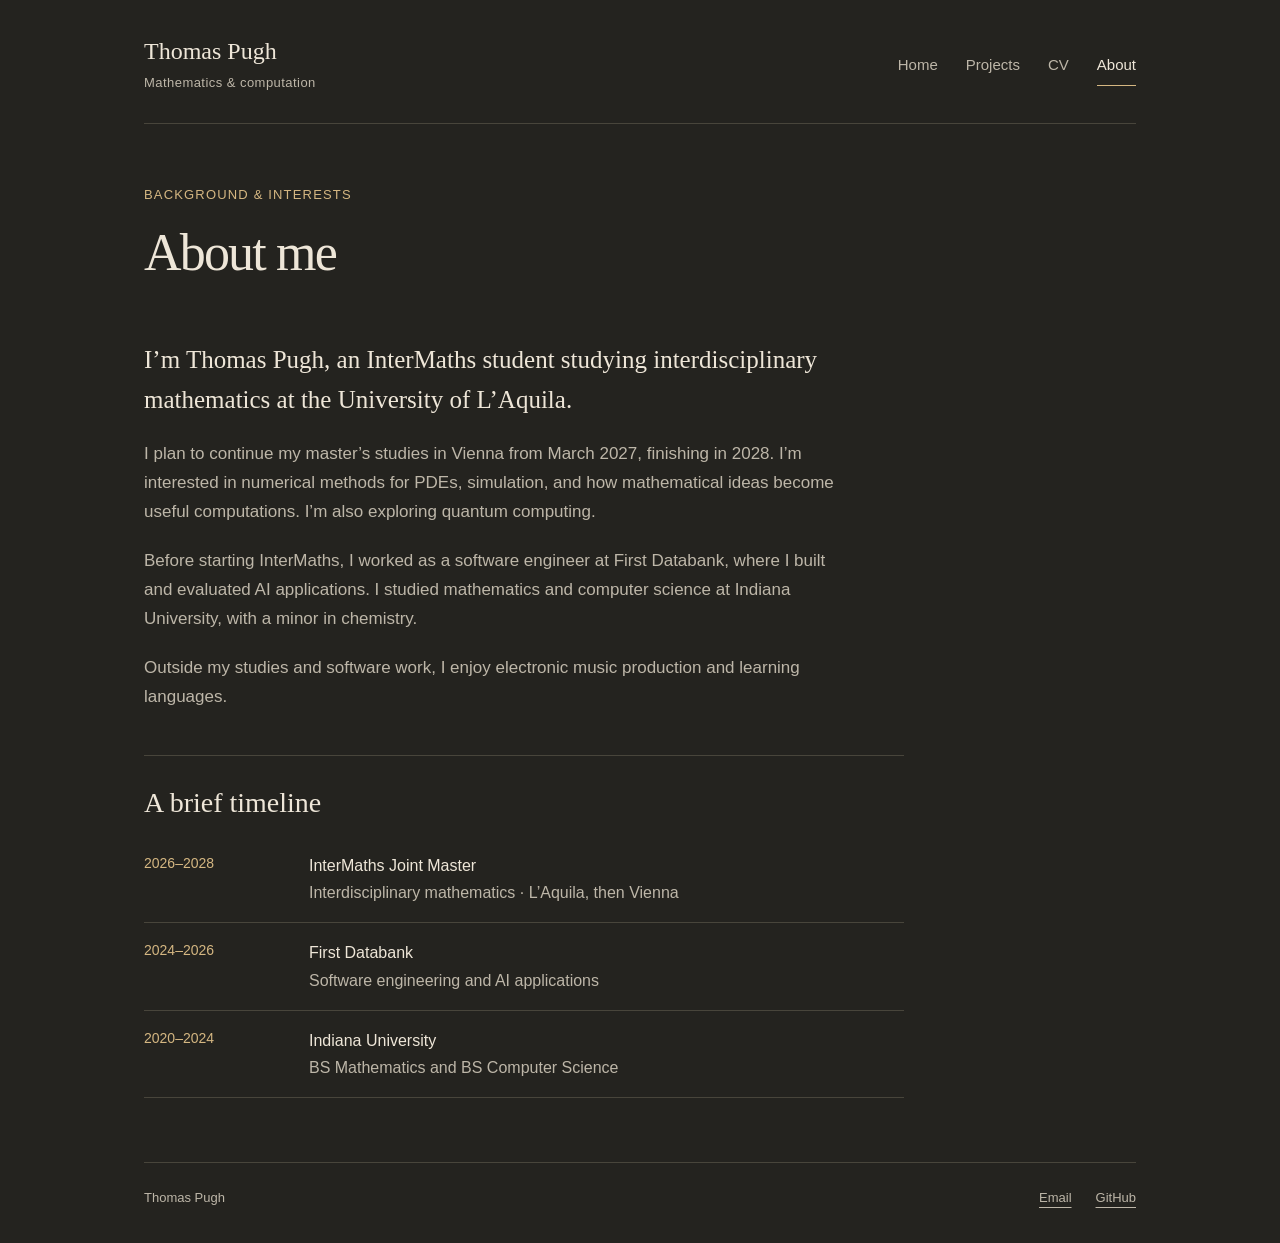
==== about.html @ 919f5cbb "Build simple professional website with public CV" ====
<!doctype html>
<html lang="en"><head><meta charset="utf-8"><meta name="viewport" content="width=device-width, initial-scale=1"><title>About — Thomas Pugh</title><meta name="description" content="About Thomas Pugh: InterMaths studies, software engineering experience, and interests in mathematics and computation."><meta name="theme-color" content="#24231f"><link rel="icon" href="assets/favicon.svg" type="image/svg+xml"><link rel="stylesheet" href="style.css"></head>
<body><a class="skip" href="#main">Skip to content</a><div class="shell"><header><a class="wordmark" href="index.html">Thomas Pugh<span>Mathematics &amp; computation</span></a><nav aria-label="Main navigation"><a href="index.html">Home</a><a href="projects.html">Projects</a><a href="cv.html">CV</a><a href="about.html" aria-current="page">About</a></nav></header><main id="main"><div class="page-heading"><p class="eyebrow">Background &amp; interests</p><h1>About me</h1></div><div class="prose"><p class="lead-small">I’m Thomas Pugh, an InterMaths student studying interdisciplinary mathematics at the University of L’Aquila.</p><p>I plan to continue my master’s studies in Vienna from March 2027, finishing in 2028. I’m interested in numerical methods for PDEs, simulation, and how mathematical ideas become useful computations. I’m also exploring quantum computing.</p><p>Before starting InterMaths, I worked as a software engineer at First Databank, where I built and evaluated AI applications. I studied mathematics and computer science at Indiana University, with a minor in chemistry.</p><p>Outside my studies and software work, I enjoy electronic music production and learning languages.</p></div><section class="timeline"><h2>A brief timeline</h2><div><span>2026–2028</span><p><strong>InterMaths Joint Master</strong><br>Interdisciplinary mathematics · L’Aquila, then Vienna</p></div><div><span>2024–2026</span><p><strong>First Databank</strong><br>Software engineering and AI applications</p></div><div><span>2020–2024</span><p><strong>Indiana University</strong><br>BS Mathematics and BS Computer Science</p></div></section></main><footer><span>Thomas Pugh</span><div><a href="mailto:thomasspencer.pugh@student.univaq.it">Email</a><a href="https://github.com/tspugh">GitHub</a></div></footer></div></body></html>
---- style.css ----
:root{color-scheme:dark;--bg:#24231f;--panel:#2c2b26;--ink:#eee6d8;--muted:#bdb6a8;--accent:#d5b782;--rule:#48453b}*{box-sizing:border-box}html{scroll-behavior:smooth}body{margin:0;background:var(--bg);color:var(--ink);font:17px/1.7 -apple-system,BlinkMacSystemFont,"Segoe UI",sans-serif;-webkit-font-smoothing:antialiased}a{color:var(--accent);text-underline-offset:5px;text-decoration-thickness:1px}a:hover{color:#fff1d7}a:focus-visible{outline:2px solid var(--accent);outline-offset:6px;border-radius:2px}.shell{max-width:1080px;padding:0 44px;margin:auto}header{display:flex;align-items:center;justify-content:space-between;gap:32px;padding:35px 0 28px;border-bottom:1px solid var(--rule)}.wordmark{font-family:Georgia,serif;font-size:24px;color:var(--ink);text-decoration:none;line-height:1.35}.wordmark span{display:block;font:13px/1.8 -apple-system,BlinkMacSystemFont,"Segoe UI",sans-serif;letter-spacing:.035em;color:var(--muted);margin-top:4px}nav{display:flex;gap:28px}nav a{font-size:15px;text-decoration:none;color:var(--muted);padding:8px 0}nav a[aria-current=page]{color:var(--ink);border-bottom:1px solid var(--accent)}h1,h2,h3{font-family:Georgia,"Times New Roman",serif;font-weight:400;line-height:1.2}h1{font-size:clamp(42px,6vw,64px);letter-spacing:-.035em;margin:15px 0 24px}h2{font-size:28px;margin:0 0 16px}p{margin:0 0 20px}.eyebrow{font-size:13px;letter-spacing:.09em;text-transform:uppercase;color:var(--accent);margin:0 0 16px}.intro{padding:68px 0 56px;max-width:780px}.intro h1{font-size:clamp(54px,7vw,76px);margin-bottom:23px}.lead{font-family:Georgia,serif;font-size:30px;line-height:1.4;margin-bottom:28px;color:#ded3c0}.intro-copy{max-width:700px;color:var(--muted)}.actions{display:flex;align-items:center;gap:26px;margin:32px 0}.actions>a:not(.button){font-size:15px}.button{display:inline-flex;align-items:center;justify-content:center;gap:23px;padding:11px 20px;border:1px solid var(--accent);background:var(--accent);color:#24231f;text-decoration:none;font-size:15px;white-space:nowrap}.button span{font-size:12px;opacity:.75}.button:hover{background:#e5c99c;color:#151510}.contact{display:flex;flex-wrap:wrap;gap:7px 22px;font-size:14px}.contact>span{color:var(--muted)}.contact a{overflow-wrap:anywhere}.home-links{display:grid;grid-template-columns:1fr 1fr;gap:42px;border-top:1px solid var(--rule);padding:34px 0 48px}.home-links>a{text-decoration:none}.home-links h2{color:var(--ink);font-size:25px}.home-links p{font-size:16px;color:var(--muted);max-width:320px;margin-bottom:18px}.home-links span{font-size:14px;text-decoration:underline;text-underline-offset:5px}footer{border-top:1px solid var(--rule);padding:24px 0 34px;display:flex;justify-content:space-between;color:var(--muted);font-size:13px}footer div{display:flex;gap:24px}footer a{color:var(--muted)}.page-heading{padding:60px 0 32px;max-width:760px}.page-heading p:not(.eyebrow){color:var(--muted)}.page-heading h1{font-size:52px}.project-grid{display:grid;grid-template-columns:1fr 1fr;gap:22px;padding:0 0 64px}.card{border:1px solid var(--rule);background:var(--panel);padding:28px;display:flex;flex-direction:column}.card h2{font-size:26px}.card>p:not(.eyebrow){font-size:16px;color:var(--muted)}.card-foot{margin-top:auto;padding-top:16px;display:flex;align-items:flex-start;flex-direction:column;gap:17px;font-size:14px}.card-foot>span:first-child{font-size:13px;color:var(--muted)}.muted{color:var(--muted)}.prose{max-width:710px;color:var(--muted)}.prose .lead-small{font:25px/1.6 Georgia,serif;color:var(--ink)}.timeline{max-width:760px;margin:44px 0 64px;border-top:1px solid var(--rule);padding-top:30px}.timeline>div{display:grid;grid-template-columns:140px 1fr;gap:25px;padding:16px 0;border-bottom:1px solid var(--rule)}.timeline>div>span{font-size:14px;color:var(--accent)}.timeline p{font-size:16px;margin:0;color:var(--muted)}strong{font-weight:500;color:var(--ink)}.cv-heading{max-width:none;display:flex;justify-content:space-between;gap:24px;align-items:center}.cv{max-width:820px;padding-bottom:45px}.cv-section{border-top:1px solid var(--rule);padding:30px 0 14px}.cv-section h2{color:var(--accent);font-size:27px}.cv-line{font-size:16px;margin:12px 0}.cv-detail{font-size:16px;color:var(--muted);margin:10px 0 10px 18px;padding-left:12px;border-left:1px solid var(--rule)}.skip{position:absolute;left:-9999px;top:10px;background:var(--ink);color:var(--bg);padding:10px;z-index:10}.skip:focus{left:10px}@media(max-width:650px){.shell{padding:0 24px}header{align-items:flex-start;flex-direction:column;gap:19px;padding-top:25px}nav{gap:27px;width:100%}.intro{padding:43px 0 38px}.lead{font-size:26px}.contact{flex-direction:column;gap:10px}.home-links{gap:25px}.home-links h2{font-size:24px}.home-links p{font-size:15px}.project-grid{grid-template-columns:1fr}.page-heading{padding-top:42px}.page-heading h1{font-size:43px}.cv-heading{align-items:flex-start;flex-direction:column;gap:0;padding-bottom:30px}.timeline>div{grid-template-columns:95px 1fr;gap:16px}.card{padding:24px}.actions{gap:20px}.actions>a:not(.button){font-size:14px}}@media(prefers-reduced-motion:reduce){html{scroll-behavior:auto}}@media print{body{background:white;color:black;font-size:11pt}.shell{max-width:none;padding:0}header,footer,.skip,.button{display:none}.page-heading{padding:0}.cv-section{break-inside:avoid}.cv-line,.cv-detail,.cv-section h2{color:black}.cv-detail{border:0}.cv{max-width:none}}
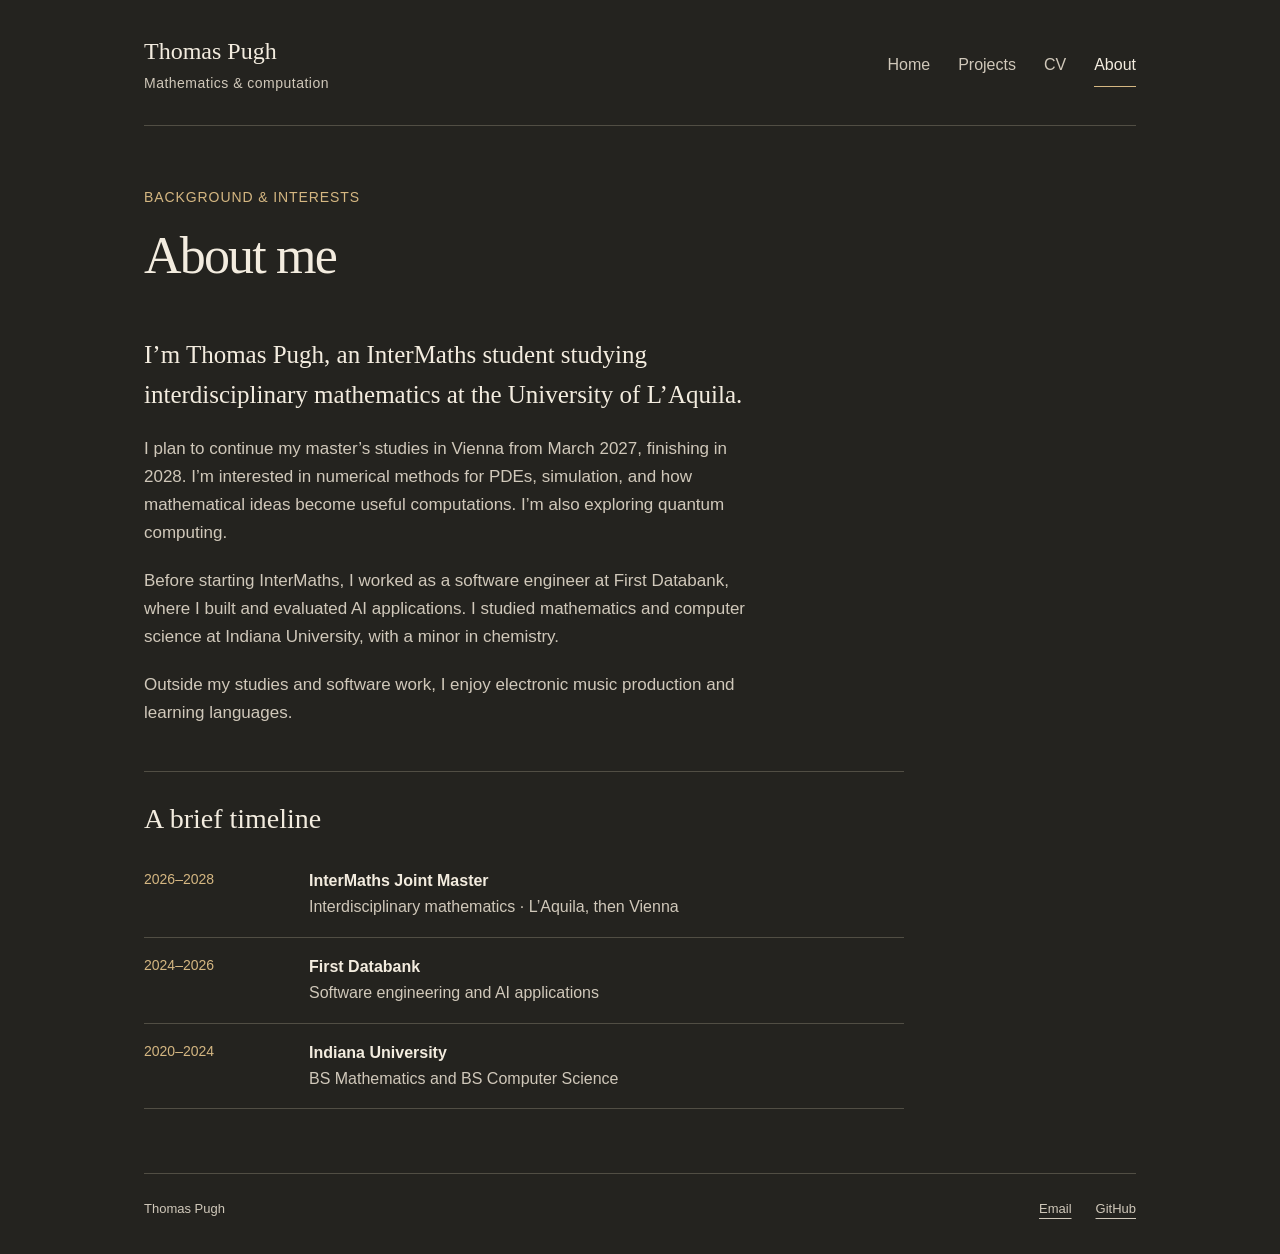
==== commit 502e9798: "Improve CV hierarchy and add illustrated project cards with Curie" ====
--- a/about.html
+++ b/about.html
@@ -1,3 +1,25 @@
 <!doctype html>
 <html lang="en"><head><meta charset="utf-8"><meta name="viewport" content="width=device-width, initial-scale=1"><title>About — Thomas Pugh</title><meta name="description" content="About Thomas Pugh: InterMaths studies, software engineering experience, and interests in mathematics and computation."><meta name="theme-color" content="#24231f"><link rel="icon" href="assets/favicon.svg" type="image/svg+xml"><link rel="stylesheet" href="style.css"></head>
-<body><a class="skip" href="#main">Skip to content</a><div class="shell"><header><a class="wordmark" href="index.html">Thomas Pugh<span>Mathematics &amp; computation</span></a><nav aria-label="Main navigation"><a href="index.html">Home</a><a href="projects.html">Projects</a><a href="cv.html">CV</a><a href="about.html" aria-current="page">About</a></nav></header><main id="main"><div class="page-heading"><p class="eyebrow">Background &amp; interests</p><h1>About me</h1></div><div class="prose"><p class="lead-small">I’m Thomas Pugh, an InterMaths student studying interdisciplinary mathematics at the University of L’Aquila.</p><p>I plan to continue my master’s studies in Vienna from March 2027, finishing in 2028. I’m interested in numerical methods for PDEs, simulation, and how mathematical ideas become useful computations. I’m also exploring quantum computing.</p><p>Before starting InterMaths, I worked as a software engineer at First Databank, where I built and evaluated AI applications. I studied mathematics and computer science at Indiana University, with a minor in chemistry.</p><p>Outside my studies and software work, I enjoy electronic music production and learning languages.</p></div><section class="timeline"><h2>A brief timeline</h2><div><span>2026–2028</span><p><strong>InterMaths Joint Master</strong><br>Interdisciplinary mathematics · L’Aquila, then Vienna</p></div><div><span>2024–2026</span><p><strong>First Databank</strong><br>Software engineering and AI applications</p></div><div><span>2020–2024</span><p><strong>Indiana University</strong><br>BS Mathematics and BS Computer Science</p></div></section></main><footer><span>Thomas Pugh</span><div><a href="mailto:thomasspencer.pugh@student.univaq.it">Email</a><a href="https://github.com/tspugh">GitHub</a></div></footer></div></body></html>+<body><a class="skip" href="#main">Skip to content</a>
+<div class="shell">
+<header><a class="wordmark" href="index.html">Thomas Pugh<span>Mathematics &amp; computation</span></a>
+<nav aria-label="Main navigation"><a href="index.html">Home</a><a href="projects.html">Projects</a><a href="cv.html">CV</a><a href="about.html" aria-current="page">About</a></nav></header>
+<main id="main">
+<div class="page-heading">
+<p class="eyebrow">Background &amp; interests</p>
+<h1>About me</h1></div>
+<div class="prose">
+<p class="lead-small">I’m Thomas Pugh, an InterMaths student studying interdisciplinary mathematics at the University of L’Aquila.</p>
+<p>I plan to continue my master’s studies in Vienna from March 2027, finishing in 2028. I’m interested in numerical methods for PDEs, simulation, and how mathematical ideas become useful computations. I’m also exploring quantum computing.</p>
+<p>Before starting InterMaths, I worked as a software engineer at First Databank, where I built and evaluated AI applications. I studied mathematics and computer science at Indiana University, with a minor in chemistry.</p>
+<p>Outside my studies and software work, I enjoy electronic music production and learning languages.</p></div>
+<section class="timeline">
+<h2>A brief timeline</h2>
+<div><span>2026–2028</span>
+<p><strong>InterMaths Joint Master</strong><br>Interdisciplinary mathematics · L’Aquila, then Vienna</p></div>
+<div><span>2024–2026</span>
+<p><strong>First Databank</strong><br>Software engineering and AI applications</p></div>
+<div><span>2020–2024</span>
+<p><strong>Indiana University</strong><br>BS Mathematics and BS Computer Science</p></div></section></main>
+<footer><span>Thomas Pugh</span>
+<div><a href="mailto:thomasspencer.pugh@student.univaq.it">Email</a><a href="https://github.com/tspugh">GitHub</a></div></footer></div></body></html>
--- a/style.css
+++ b/style.css
@@ -1 +1,8 @@
 :root{color-scheme:dark;--bg:#24231f;--panel:#2c2b26;--ink:#eee6d8;--muted:#bdb6a8;--accent:#d5b782;--rule:#48453b}*{box-sizing:border-box}html{scroll-behavior:smooth}body{margin:0;background:var(--bg);color:var(--ink);font:17px/1.7 -apple-system,BlinkMacSystemFont,"Segoe UI",sans-serif;-webkit-font-smoothing:antialiased}a{color:var(--accent);text-underline-offset:5px;text-decoration-thickness:1px}a:hover{color:#fff1d7}a:focus-visible{outline:2px solid var(--accent);outline-offset:6px;border-radius:2px}.shell{max-width:1080px;padding:0 44px;margin:auto}header{display:flex;align-items:center;justify-content:space-between;gap:32px;padding:35px 0 28px;border-bottom:1px solid var(--rule)}.wordmark{font-family:Georgia,serif;font-size:24px;color:var(--ink);text-decoration:none;line-height:1.35}.wordmark span{display:block;font:13px/1.8 -apple-system,BlinkMacSystemFont,"Segoe UI",sans-serif;letter-spacing:.035em;color:var(--muted);margin-top:4px}nav{display:flex;gap:28px}nav a{font-size:15px;text-decoration:none;color:var(--muted);padding:8px 0}nav a[aria-current=page]{color:var(--ink);border-bottom:1px solid var(--accent)}h1,h2,h3{font-family:Georgia,"Times New Roman",serif;font-weight:400;line-height:1.2}h1{font-size:clamp(42px,6vw,64px);letter-spacing:-.035em;margin:15px 0 24px}h2{font-size:28px;margin:0 0 16px}p{margin:0 0 20px}.eyebrow{font-size:13px;letter-spacing:.09em;text-transform:uppercase;color:var(--accent);margin:0 0 16px}.intro{padding:68px 0 56px;max-width:780px}.intro h1{font-size:clamp(54px,7vw,76px);margin-bottom:23px}.lead{font-family:Georgia,serif;font-size:30px;line-height:1.4;margin-bottom:28px;color:#ded3c0}.intro-copy{max-width:700px;color:var(--muted)}.actions{display:flex;align-items:center;gap:26px;margin:32px 0}.actions>a:not(.button){font-size:15px}.button{display:inline-flex;align-items:center;justify-content:center;gap:23px;padding:11px 20px;border:1px solid var(--accent);background:var(--accent);color:#24231f;text-decoration:none;font-size:15px;white-space:nowrap}.button span{font-size:12px;opacity:.75}.button:hover{background:#e5c99c;color:#151510}.contact{display:flex;flex-wrap:wrap;gap:7px 22px;font-size:14px}.contact>span{color:var(--muted)}.contact a{overflow-wrap:anywhere}.home-links{display:grid;grid-template-columns:1fr 1fr;gap:42px;border-top:1px solid var(--rule);padding:34px 0 48px}.home-links>a{text-decoration:none}.home-links h2{color:var(--ink);font-size:25px}.home-links p{font-size:16px;color:var(--muted);max-width:320px;margin-bottom:18px}.home-links span{font-size:14px;text-decoration:underline;text-underline-offset:5px}footer{border-top:1px solid var(--rule);padding:24px 0 34px;display:flex;justify-content:space-between;color:var(--muted);font-size:13px}footer div{display:flex;gap:24px}footer a{color:var(--muted)}.page-heading{padding:60px 0 32px;max-width:760px}.page-heading p:not(.eyebrow){color:var(--muted)}.page-heading h1{font-size:52px}.project-grid{display:grid;grid-template-columns:1fr 1fr;gap:22px;padding:0 0 64px}.card{border:1px solid var(--rule);background:var(--panel);padding:28px;display:flex;flex-direction:column}.card h2{font-size:26px}.card>p:not(.eyebrow){font-size:16px;color:var(--muted)}.card-foot{margin-top:auto;padding-top:16px;display:flex;align-items:flex-start;flex-direction:column;gap:17px;font-size:14px}.card-foot>span:first-child{font-size:13px;color:var(--muted)}.muted{color:var(--muted)}.prose{max-width:710px;color:var(--muted)}.prose .lead-small{font:25px/1.6 Georgia,serif;color:var(--ink)}.timeline{max-width:760px;margin:44px 0 64px;border-top:1px solid var(--rule);padding-top:30px}.timeline>div{display:grid;grid-template-columns:140px 1fr;gap:25px;padding:16px 0;border-bottom:1px solid var(--rule)}.timeline>div>span{font-size:14px;color:var(--accent)}.timeline p{font-size:16px;margin:0;color:var(--muted)}strong{font-weight:500;color:var(--ink)}.cv-heading{max-width:none;display:flex;justify-content:space-between;gap:24px;align-items:center}.cv{max-width:820px;padding-bottom:45px}.cv-section{border-top:1px solid var(--rule);padding:30px 0 14px}.cv-section h2{color:var(--accent);font-size:27px}.cv-line{font-size:16px;margin:12px 0}.cv-detail{font-size:16px;color:var(--muted);margin:10px 0 10px 18px;padding-left:12px;border-left:1px solid var(--rule)}.skip{position:absolute;left:-9999px;top:10px;background:var(--ink);color:var(--bg);padding:10px;z-index:10}.skip:focus{left:10px}@media(max-width:650px){.shell{padding:0 24px}header{align-items:flex-start;flex-direction:column;gap:19px;padding-top:25px}nav{gap:27px;width:100%}.intro{padding:43px 0 38px}.lead{font-size:26px}.contact{flex-direction:column;gap:10px}.home-links{gap:25px}.home-links h2{font-size:24px}.home-links p{font-size:15px}.project-grid{grid-template-columns:1fr}.page-heading{padding-top:42px}.page-heading h1{font-size:43px}.cv-heading{align-items:flex-start;flex-direction:column;gap:0;padding-bottom:30px}.timeline>div{grid-template-columns:95px 1fr;gap:16px}.card{padding:24px}.actions{gap:20px}.actions>a:not(.button){font-size:14px}}@media(prefers-reduced-motion:reduce){html{scroll-behavior:auto}}@media print{body{background:white;color:black;font-size:11pt}.shell{max-width:none;padding:0}header,footer,.skip,.button{display:none}.page-heading{padding:0}.cv-section{break-inside:avoid}.cv-line,.cv-detail,.cv-section h2{color:black}.cv-detail{border:0}.cv{max-width:none}}
+
+/* Readability: stronger hierarchy, shorter lines, and grouped entries. */
+:root{--ink:#f3ecdf;--muted:#d0c8ba;--panel:#2e2d28;--rule:#514e44}
+body{line-height:1.65}.intro-copy,.prose{max-width:66ch}.eyebrow{font-size:14px;letter-spacing:.065em}.wordmark span{font-size:14px}.contact{font-size:15px}strong{font-weight:650}.page-heading{padding-bottom:24px}nav a{font-size:16px}.cv{max-width:none}.cv-jumps{display:flex;flex-wrap:wrap;gap:10px 24px;border-top:1px solid var(--rule);border-bottom:1px solid var(--rule);padding:16px 0;margin:0 0 36px}.cv-jumps a{padding:2px 0;color:var(--accent);font-size:15px;text-decoration:underline}.cv-section{border:0;padding:0;margin:0 0 44px;scroll-margin-top:24px}.cv-section>h2{font:600 24px/1.3 -apple-system,BlinkMacSystemFont,"Segoe UI",sans-serif;color:var(--ink);margin-bottom:18px}.cv-card{background:var(--panel);border:1px solid var(--rule);padding:26px 28px;margin:0 0 18px;border-radius:5px}.entry-heading{display:flex;justify-content:space-between;align-items:baseline;gap:14px 24px}.entry-heading h3{font:650 19px/1.45 -apple-system,BlinkMacSystemFont,"Segoe UI",sans-serif;margin:0;max-width:40ch}.date{font-size:14px;color:var(--accent);flex-shrink:0;background:#37342b;border:1px solid #62563f;padding:4px 10px;border-radius:4px;white-space:nowrap}.entry-subtitle{font-size:16px;margin:8px 0 0;color:var(--ink);font-weight:500}.cv-card ul{margin:18px 0 0;padding-left:22px;max-width:72ch;color:var(--muted);font-size:16px;line-height:1.7}.cv-card li{padding-left:4px;margin:0 0 10px}.cv-card li:last-child{margin-bottom:0}.cv-card li::marker{color:var(--accent)}.role-history{margin:18px 0 0;max-width:72ch}.role-history>div{display:flex;justify-content:space-between;gap:20px;padding:10px 0;border-top:1px solid var(--rule)}.role-history dt{font-size:16px;font-weight:600}.role-history dd{margin:0;font-size:14px;color:var(--muted)}.skill-list{margin:0;border:1px solid var(--rule);border-radius:5px;background:var(--panel);padding:6px 28px}.skill-list>div{padding:20px 0;border-bottom:1px solid var(--rule)}.skill-list>div:last-child{border:0}.skill-list dt{font-weight:650;margin-bottom:7px}.skill-list dd{margin:0;max-width:70ch;font-size:16px;color:var(--muted)}.card h2{font:600 23px/1.35 -apple-system,BlinkMacSystemFont,"Segoe UI",sans-serif}.card .eyebrow{font-size:13px}.card-foot>span:first-child{font-size:14px}.card{border-radius:5px;overflow:hidden}.project-image{width:calc(100% + 56px);max-width:none;height:150px;object-fit:cover;margin:-28px -28px 26px;display:block;background:#e9dfcf}.card-foot a{font-size:15px}
+@media(max-width:900px){.entry-heading{flex-direction:column;align-items:flex-start;gap:10px}.entry-heading h3{max-width:none}.cv-card{padding:24px}.cv-jumps{gap:12px 22px}}
+@media(max-width:650px){.cv-card{padding:20px}.cv-section>h2{font-size:22px}.entry-heading h3{font-size:18px}.date{white-space:normal}.role-history>div{flex-direction:column;gap:3px}.project-image{width:calc(100% + 48px);margin:-24px -24px 24px;height:145px}.skill-list{padding:0 20px}.cv-jumps{gap:10px 20px}.card .eyebrow{font-size:14px}.cv-heading h1{font-size:39px}}
+@media print{.cv-jumps{display:none}.cv-card,.skill-list{background:white;color:black;border-color:#ccc;break-inside:avoid}.entry-subtitle,.cv-card ul,.skill-list dd,.role-history dd{color:#222}.date{background:white;color:#333;border-color:#ccc}.cv-section>h2{color:black}.cv-section{break-inside:auto}.entry-heading{flex-direction:row}}
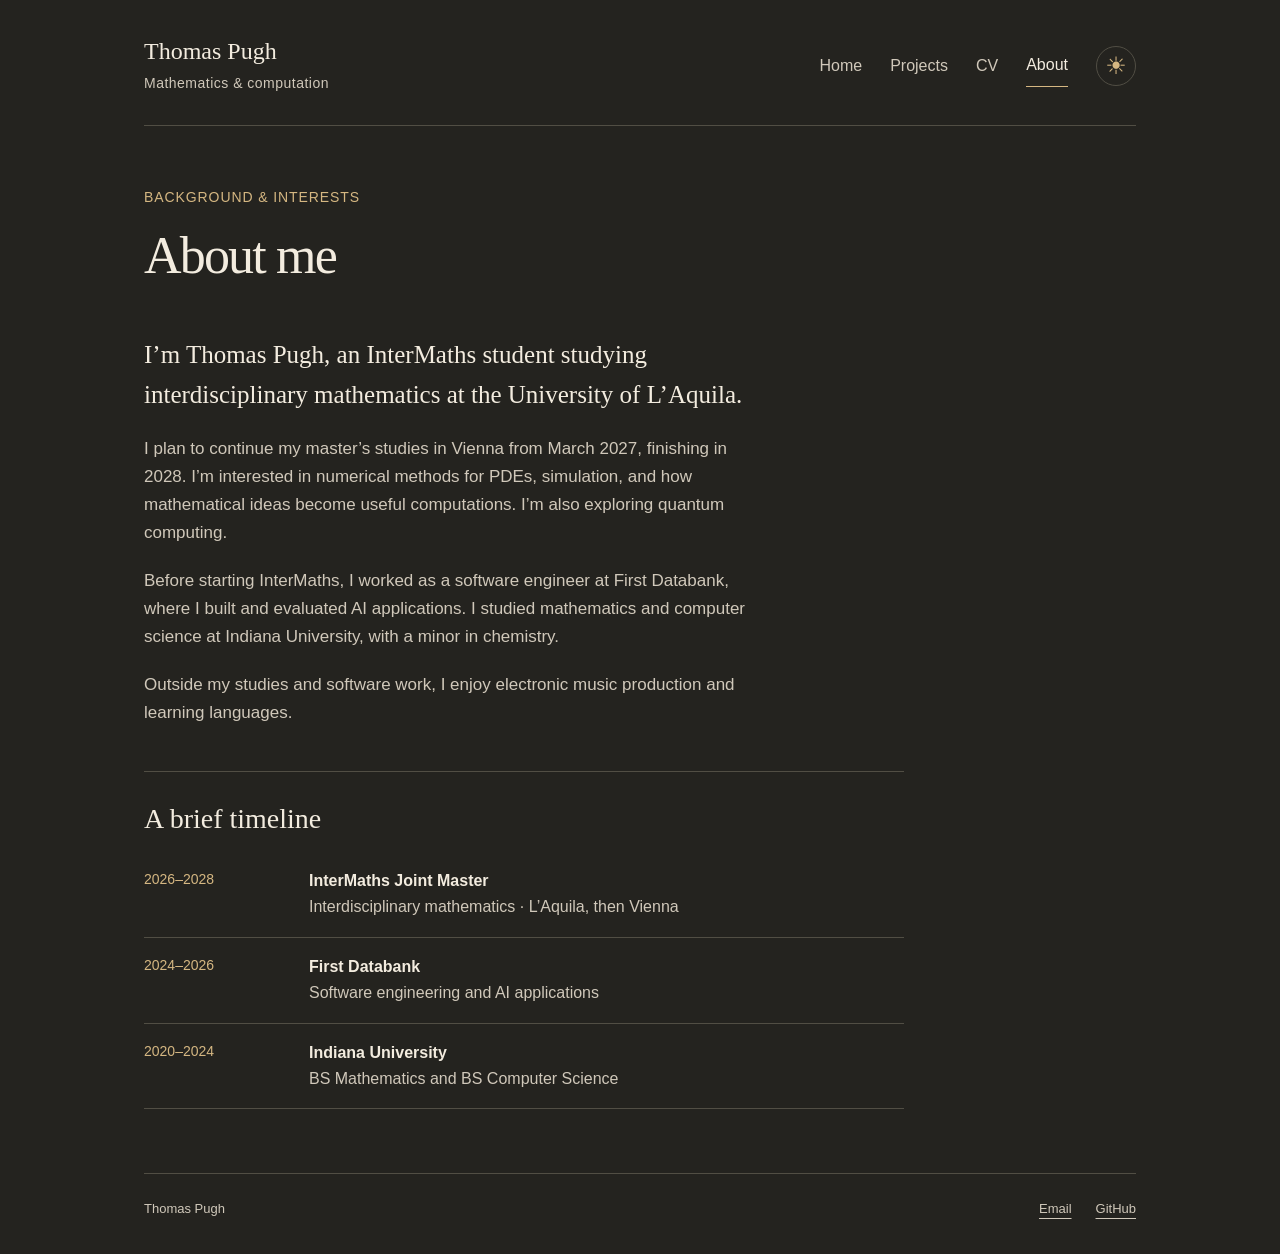
==== commit dc8fef02: "Add warm light theme with persistent theme toggle" ====
--- a/about.html
+++ b/about.html
@@ -1,9 +1,9 @@
 <!doctype html>
-<html lang="en"><head><meta charset="utf-8"><meta name="viewport" content="width=device-width, initial-scale=1"><title>About — Thomas Pugh</title><meta name="description" content="About Thomas Pugh: InterMaths studies, software engineering experience, and interests in mathematics and computation."><meta name="theme-color" content="#24231f"><link rel="icon" href="assets/favicon.svg" type="image/svg+xml"><link rel="stylesheet" href="style.css"></head>
+<html lang="en"><head><meta charset="utf-8"><meta name="viewport" content="width=device-width, initial-scale=1"><title>About — Thomas Pugh</title><meta name="description" content="About Thomas Pugh: InterMaths studies, software engineering experience, and interests in mathematics and computation."><meta name="theme-color" content="#24231f"><link rel="icon" href="assets/favicon.svg" type="image/svg+xml"><script src="theme.js"></script><link rel="stylesheet" href="style.css"></head>
 <body><a class="skip" href="#main">Skip to content</a>
 <div class="shell">
 <header><a class="wordmark" href="index.html">Thomas Pugh<span>Mathematics &amp; computation</span></a>
-<nav aria-label="Main navigation"><a href="index.html">Home</a><a href="projects.html">Projects</a><a href="cv.html">CV</a><a href="about.html" aria-current="page">About</a></nav></header>
+<nav aria-label="Main navigation"><a href="index.html">Home</a><a href="projects.html">Projects</a><a href="cv.html">CV</a><a href="about.html" aria-current="page">About</a><button class="theme-toggle" type="button" aria-label="Switch to light mode" hidden><span aria-hidden="true">☀</span></button></nav></header>
 <main id="main">
 <div class="page-heading">
 <p class="eyebrow">Background &amp; interests</p>
@@ -22,4 +22,4 @@
 <div><span>2020–2024</span>
 <p><strong>Indiana University</strong><br>BS Mathematics and BS Computer Science</p></div></section></main>
 <footer><span>Thomas Pugh</span>
-<div><a href="mailto:thomasspencer.pugh@student.univaq.it">Email</a><a href="https://github.com/tspugh">GitHub</a></div></footer></div></body></html>+<div><a href="mailto:tspugh02@gmail.com">Email</a><a href="https://github.com/tspugh">GitHub</a></div></footer></div></body></html>
--- a/style.css
+++ b/style.css
@@ -2,7 +2,65 @@
 
 /* Readability: stronger hierarchy, shorter lines, and grouped entries. */
 :root{--ink:#f3ecdf;--muted:#d0c8ba;--panel:#2e2d28;--rule:#514e44}
-body{line-height:1.65}.intro-copy,.prose{max-width:66ch}.eyebrow{font-size:14px;letter-spacing:.065em}.wordmark span{font-size:14px}.contact{font-size:15px}strong{font-weight:650}.page-heading{padding-bottom:24px}nav a{font-size:16px}.cv{max-width:none}.cv-jumps{display:flex;flex-wrap:wrap;gap:10px 24px;border-top:1px solid var(--rule);border-bottom:1px solid var(--rule);padding:16px 0;margin:0 0 36px}.cv-jumps a{padding:2px 0;color:var(--accent);font-size:15px;text-decoration:underline}.cv-section{border:0;padding:0;margin:0 0 44px;scroll-margin-top:24px}.cv-section>h2{font:600 24px/1.3 -apple-system,BlinkMacSystemFont,"Segoe UI",sans-serif;color:var(--ink);margin-bottom:18px}.cv-card{background:var(--panel);border:1px solid var(--rule);padding:26px 28px;margin:0 0 18px;border-radius:5px}.entry-heading{display:flex;justify-content:space-between;align-items:baseline;gap:14px 24px}.entry-heading h3{font:650 19px/1.45 -apple-system,BlinkMacSystemFont,"Segoe UI",sans-serif;margin:0;max-width:40ch}.date{font-size:14px;color:var(--accent);flex-shrink:0;background:#37342b;border:1px solid #62563f;padding:4px 10px;border-radius:4px;white-space:nowrap}.entry-subtitle{font-size:16px;margin:8px 0 0;color:var(--ink);font-weight:500}.cv-card ul{margin:18px 0 0;padding-left:22px;max-width:72ch;color:var(--muted);font-size:16px;line-height:1.7}.cv-card li{padding-left:4px;margin:0 0 10px}.cv-card li:last-child{margin-bottom:0}.cv-card li::marker{color:var(--accent)}.role-history{margin:18px 0 0;max-width:72ch}.role-history>div{display:flex;justify-content:space-between;gap:20px;padding:10px 0;border-top:1px solid var(--rule)}.role-history dt{font-size:16px;font-weight:600}.role-history dd{margin:0;font-size:14px;color:var(--muted)}.skill-list{margin:0;border:1px solid var(--rule);border-radius:5px;background:var(--panel);padding:6px 28px}.skill-list>div{padding:20px 0;border-bottom:1px solid var(--rule)}.skill-list>div:last-child{border:0}.skill-list dt{font-weight:650;margin-bottom:7px}.skill-list dd{margin:0;max-width:70ch;font-size:16px;color:var(--muted)}.card h2{font:600 23px/1.35 -apple-system,BlinkMacSystemFont,"Segoe UI",sans-serif}.card .eyebrow{font-size:13px}.card-foot>span:first-child{font-size:14px}.card{border-radius:5px;overflow:hidden}.project-image{width:calc(100% + 56px);max-width:none;height:150px;object-fit:cover;margin:-28px -28px 26px;display:block;background:#e9dfcf}.card-foot a{font-size:15px}
+body{line-height:1.65}.intro-copy,.prose{max-width:66ch}.eyebrow{font-size:14px;letter-spacing:.065em}.wordmark span{font-size:14px}.contact{font-size:15px}strong{font-weight:650}.page-heading{padding-bottom:24px}nav a{font-size:16px}.cv{max-width:none}.cv-jumps{display:flex;flex-wrap:wrap;gap:10px 24px;border-top:1px solid var(--rule);border-bottom:1px solid var(--rule);padding:16px 0;margin:0 0 36px}.cv-jumps a{padding:2px 0;color:var(--accent);font-size:15px;text-decoration:underline}.cv-section{border:0;padding:0;margin:0 0 44px;scroll-margin-top:24px}.cv-section>h2{font:600 24px/1.3 -apple-system,BlinkMacSystemFont,"Segoe UI",sans-serif;color:var(--ink);margin-bottom:18px}.cv-card{background:var(--panel);border:1px solid var(--rule);padding:26px 28px;margin:0 0 18px;border-radius:5px}.entry-heading{display:flex;justify-content:space-between;align-items:baseline;gap:14px 24px}.entry-heading h3{font:650 19px/1.45 -apple-system,BlinkMacSystemFont,"Segoe UI",sans-serif;margin:0;max-width:40ch}.date{font-size:14px;color:var(--accent);flex-shrink:0;background:#37342b;border:1px solid #62563f;padding:4px 10px;border-radius:4px;white-space:nowrap}.entry-subtitle{font-size:16px;margin:8px 0 0;color:var(--ink);font-weight:500}.cv-card ul{margin:18px 0 0;padding-left:22px;max-width:72ch;color:var(--muted);font-size:16px;line-height:1.7}.cv-card li{padding-left:4px;margin:0 0 10px}.cv-card li:last-child{margin-bottom:0}.cv-card li::marker{color:var(--accent)}.role-history{margin:18px 0 0;max-width:72ch}.role-history>div{display:flex;justify-content:space-between;gap:20px;padding:10px 0;border-top:1px solid var(--rule)}.role-history dt{font-size:16px;font-weight:600}.role-history dd{margin:0;font-size:14px;color:var(--muted)}.skill-list{margin:0;border:1px solid var(--rule);border-radius:5px;background:var(--panel);padding:6px 28px}.skill-list>div{padding:20px 0;border-bottom:1px solid var(--rule)}.skill-list>div:last-child{border:0}.skill-list dt{font-weight:650;margin-bottom:7px}.skill-list dd{margin:0;max-width:70ch;font-size:16px;color:var(--muted)}.card h2{font:600 23px/1.35 -apple-system,BlinkMacSystemFont,"Segoe UI",sans-serif}.card .eyebrow{font-size:13px}.card-foot>span:first-child{font-size:14px}.card{border-radius:5px;overflow:hidden}.project-image{width:calc(100% + 56px);max-width:none;height:auto;aspect-ratio:3 / 2;object-fit:contain;flex-shrink:0;margin:-28px -28px 26px;display:block;background:#e9dfcf}.card-foot a{font-size:15px}
 @media(max-width:900px){.entry-heading{flex-direction:column;align-items:flex-start;gap:10px}.entry-heading h3{max-width:none}.cv-card{padding:24px}.cv-jumps{gap:12px 22px}}
-@media(max-width:650px){.cv-card{padding:20px}.cv-section>h2{font-size:22px}.entry-heading h3{font-size:18px}.date{white-space:normal}.role-history>div{flex-direction:column;gap:3px}.project-image{width:calc(100% + 48px);margin:-24px -24px 24px;height:145px}.skill-list{padding:0 20px}.cv-jumps{gap:10px 20px}.card .eyebrow{font-size:14px}.cv-heading h1{font-size:39px}}
+@media(max-width:650px){.cv-card{padding:20px}.cv-section>h2{font-size:22px}.entry-heading h3{font-size:18px}.date{white-space:normal}.role-history>div{flex-direction:column;gap:3px}.project-image{width:calc(100% + 48px);margin:-24px -24px 24px;height:auto}.skill-list{padding:0 20px}.cv-jumps{gap:10px 20px}.card .eyebrow{font-size:14px}.cv-heading h1{font-size:39px}}
 @media print{.cv-jumps{display:none}.cv-card,.skill-list{background:white;color:black;border-color:#ccc;break-inside:avoid}.entry-subtitle,.cv-card ul,.skill-list dd,.role-history dd{color:#222}.date{background:white;color:#333;border-color:#ccc}.cv-section>h2{color:black}.cv-section{break-inside:auto}.entry-heading{flex-direction:row}}
+
+/* Persistent CV navigation and print layout. */
+.print-contact{display:none}
+.cv-jumps{position:sticky;top:0;z-index:5;background:var(--bg);box-shadow:0 6px 12px #24231f22}
+.cv-section{scroll-margin-top:90px}
+@media(max-width:650px){
+ .cv-jumps{flex-wrap:nowrap;overflow-x:auto;gap:22px;padding:12px 0;scrollbar-width:thin;overscroll-behavior-x:contain}
+ .cv-jumps a{flex:none;white-space:nowrap}
+ .cv-section{scroll-margin-top:84px}
+}
+@media print{
+ @page{size:A4;margin:14mm 15mm}
+ :root{color-scheme:light;--ink:#111;--muted:#333;--accent:#333;--rule:#ccc}
+ html,body{background:#fff!important;color:#111!important;font-size:10pt;line-height:1.4}
+ .print-contact{display:block;border-bottom:1px solid #999;padding-bottom:8pt;margin-bottom:12pt}
+ .print-contact strong{display:block;font:700 18pt/1.3 Georgia,serif;color:#111}
+ .print-contact span{display:block;font-size:9pt;margin-top:3pt}
+ .cv-heading{display:block;margin:0;padding:0}.cv-heading .eyebrow{display:none}
+ .cv-heading h1{font-size:21pt;margin:0 0 14pt}
+ .cv-jumps,header,footer,.skip,.button{display:none!important}
+ .cv{padding:0}.cv-section{margin:0 0 16pt;break-inside:auto}
+ .cv-section>h2{font-size:13pt;color:#111;margin:0 0 8pt;break-after:avoid}
+ .cv-card{padding:10pt 12pt;margin:0 0 9pt;border:1px solid #ccc;border-radius:0;background:#fff;break-inside:avoid}
+ .entry-heading{display:flex;flex-direction:row;align-items:baseline;gap:12pt}
+ .entry-heading h3{font-size:11pt;line-height:1.35;max-width:38ch;color:#111}
+ .date{font-size:8pt;padding:2pt 4pt;border-color:#ccc;color:#333;background:#fff;white-space:normal}
+ .entry-subtitle{font-size:9.5pt;line-height:1.4;margin-top:5pt;color:#222}
+ .cv-card ul{font-size:9.5pt;line-height:1.4;max-width:none;margin-top:8pt;padding-left:14pt;color:#222}
+ .cv-card li{margin-bottom:4pt;padding-left:1pt}.cv-card li::marker{color:#333}
+ .role-history{margin-top:8pt;max-width:none}.role-history>div{flex-direction:row;padding:5pt 0}
+ .role-history dt{font-size:9.5pt}.role-history dd{font-size:9pt;color:#333}
+ .skill-list{padding:0 12pt;break-inside:avoid;background:#fff}
+ .skill-list>div{padding:8pt 0}.skill-list dt{font-size:10pt;margin-bottom:3pt}
+ .skill-list dd{font-size:9.5pt;line-height:1.4;max-width:none;color:#222}
+}
+
+@media print{.section-lead{break-inside:avoid;page-break-inside:avoid}.cv-section>h2,.section-lead>h2{font-size:13pt;color:#111;margin:0 0 8pt;break-after:avoid;page-break-after:avoid}}
+.section-lead>h2{font:600 24px/1.3 -apple-system,BlinkMacSystemFont,"Segoe UI",sans-serif;color:var(--ink);margin-bottom:18px}
+@media print{.section-lead>h2{font-size:13pt;margin-bottom:8pt;color:#111}}
+
+/* Optional light palette; the existing dark theme remains the default. */
+.theme-toggle{align-self:center;flex:none;width:40px;height:40px;padding:0;border:1px solid var(--rule);border-radius:50%;background:transparent;color:var(--accent);font:24px/1 system-ui,sans-serif;cursor:pointer}
+.theme-toggle:hover{background:var(--panel);color:var(--ink)}
+.theme-toggle:focus-visible{outline:2px solid var(--accent);outline-offset:4px}
+.theme-toggle[hidden]{display:none}
+header nav{align-items:center}
+@media screen{
+ :root[data-theme="light"]{color-scheme:light;--bg:#f5f1e8;--panel:#fffcf6;--ink:#292720;--muted:#686257;--accent:#806438;--rule:#d8d0c1}
+ [data-theme="light"] a:hover{color:#594322}
+ [data-theme="light"] .lead{color:#49463e}
+ [data-theme="light"] .button{color:#fff}
+ [data-theme="light"] .button:hover{background:#69512d;color:#fff}
+ [data-theme="light"] .date{background:#eee7db;border-color:#d8d0c1;color:#686257}
+ [data-theme="light"] .cv-card ul{color:#49463e}
+ [data-theme="light"] .cv-jumps{box-shadow:0 6px 12px #2927200a}
+}
+@media(max-width:650px){header nav{gap:20px}.theme-toggle{margin-left:auto;width:36px;height:36px}}
+@media print{.theme-toggle{display:none!important}}
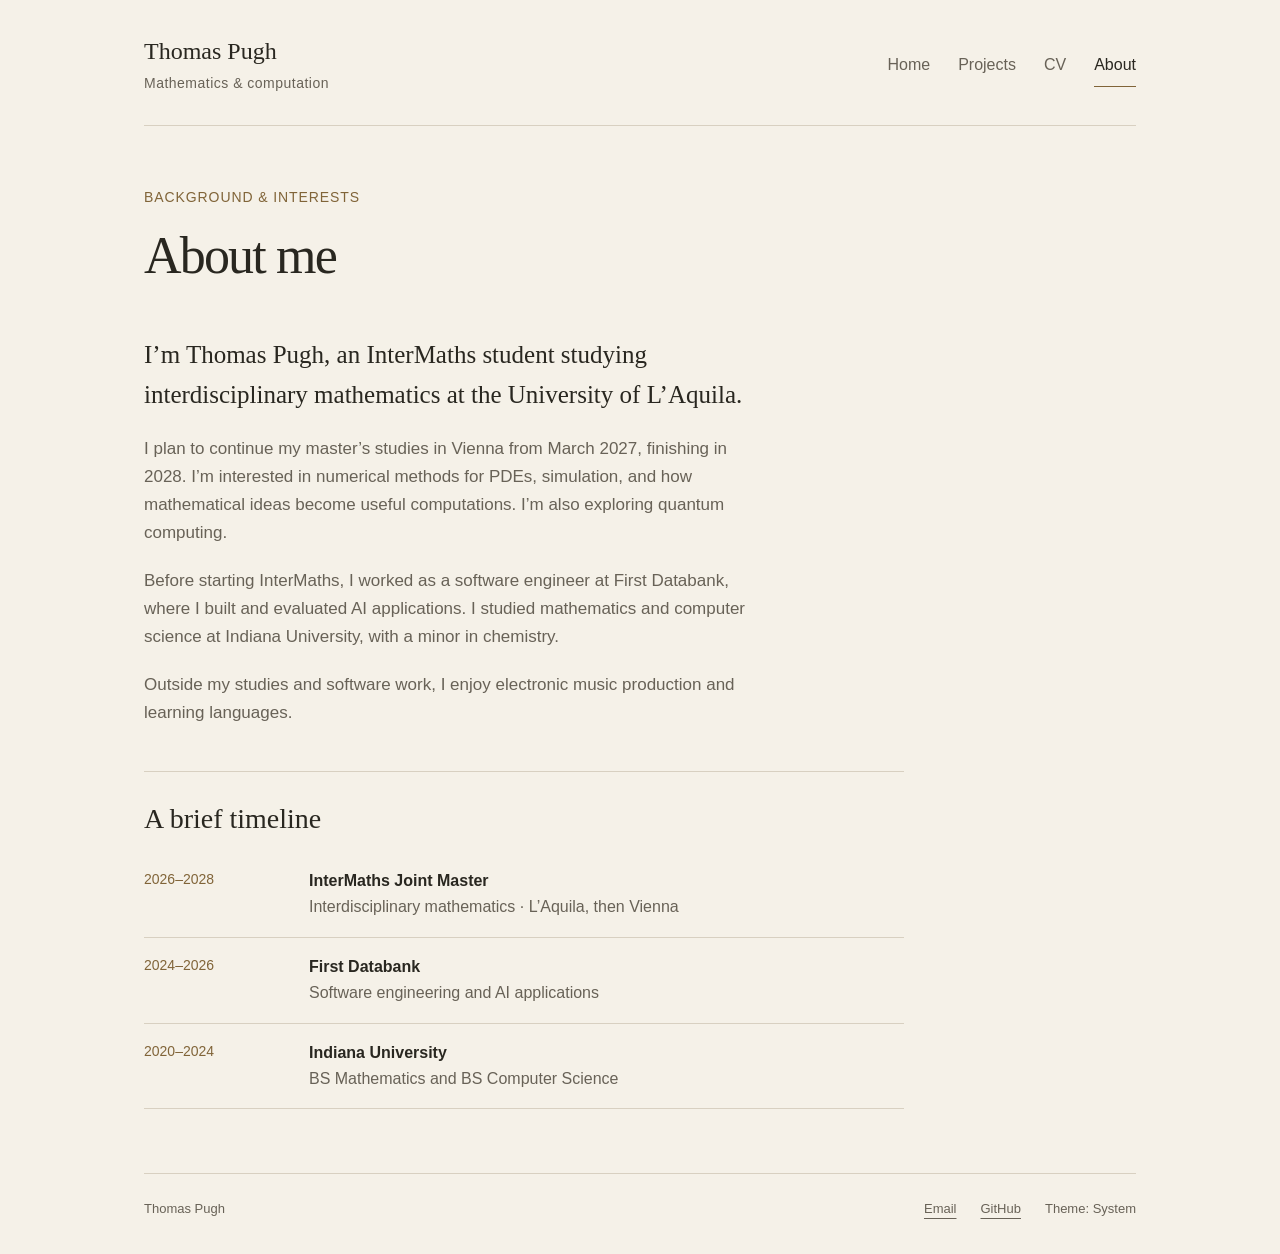
==== commit a318bb89: "Move theme control to footer and default to system appearance" ====
--- a/about.html
+++ b/about.html
@@ -3,7 +3,7 @@
 <body><a class="skip" href="#main">Skip to content</a>
 <div class="shell">
 <header><a class="wordmark" href="index.html">Thomas Pugh<span>Mathematics &amp; computation</span></a>
-<nav aria-label="Main navigation"><a href="index.html">Home</a><a href="projects.html">Projects</a><a href="cv.html">CV</a><a href="about.html" aria-current="page">About</a><button class="theme-toggle" type="button" aria-label="Switch to light mode" hidden><span aria-hidden="true">☀</span></button></nav></header>
+<nav aria-label="Main navigation"><a href="index.html">Home</a><a href="projects.html">Projects</a><a href="cv.html">CV</a><a href="about.html" aria-current="page">About</a></nav></header>
 <main id="main">
 <div class="page-heading">
 <p class="eyebrow">Background &amp; interests</p>
@@ -22,4 +22,4 @@
 <div><span>2020–2024</span>
 <p><strong>Indiana University</strong><br>BS Mathematics and BS Computer Science</p></div></section></main>
 <footer><span>Thomas Pugh</span>
-<div><a href="mailto:tspugh02@gmail.com">Email</a><a href="https://github.com/tspugh">GitHub</a></div></footer></div></body></html>+<div><a href="mailto:tspugh02@gmail.com">Email</a><a href="https://github.com/tspugh">GitHub</a><button class="theme-toggle" type="button" hidden>Theme: System</button></div></footer></div></body></html>
--- a/style.css
+++ b/style.css
@@ -46,12 +46,12 @@
 .section-lead>h2{font:600 24px/1.3 -apple-system,BlinkMacSystemFont,"Segoe UI",sans-serif;color:var(--ink);margin-bottom:18px}
 @media print{.section-lead>h2{font-size:13pt;margin-bottom:8pt;color:#111}}
 
-/* Optional light palette; the existing dark theme remains the default. */
-.theme-toggle{align-self:center;flex:none;width:40px;height:40px;padding:0;border:1px solid var(--rule);border-radius:50%;background:transparent;color:var(--accent);font:24px/1 system-ui,sans-serif;cursor:pointer}
-.theme-toggle:hover{background:var(--panel);color:var(--ink)}
+/* Theme control and light palette. */
+ .theme-toggle{padding:0;border:0;background:transparent;color:var(--muted);font:inherit;cursor:pointer;text-underline-offset:5px}
+.theme-toggle:hover{color:var(--ink);text-decoration:underline}
 .theme-toggle:focus-visible{outline:2px solid var(--accent);outline-offset:4px}
 .theme-toggle[hidden]{display:none}
-header nav{align-items:center}
+footer{gap:12px;flex-wrap:wrap}footer div{align-items:center;flex-wrap:wrap;gap:12px 24px}
 @media screen{
  :root[data-theme="light"]{color-scheme:light;--bg:#f5f1e8;--panel:#fffcf6;--ink:#292720;--muted:#686257;--accent:#806438;--rule:#d8d0c1}
  [data-theme="light"] a:hover{color:#594322}
@@ -62,5 +62,5 @@
  [data-theme="light"] .cv-card ul{color:#49463e}
  [data-theme="light"] .cv-jumps{box-shadow:0 6px 12px #2927200a}
 }
-@media(max-width:650px){header nav{gap:20px}.theme-toggle{margin-left:auto;width:36px;height:36px}}
+
 @media print{.theme-toggle{display:none!important}}
